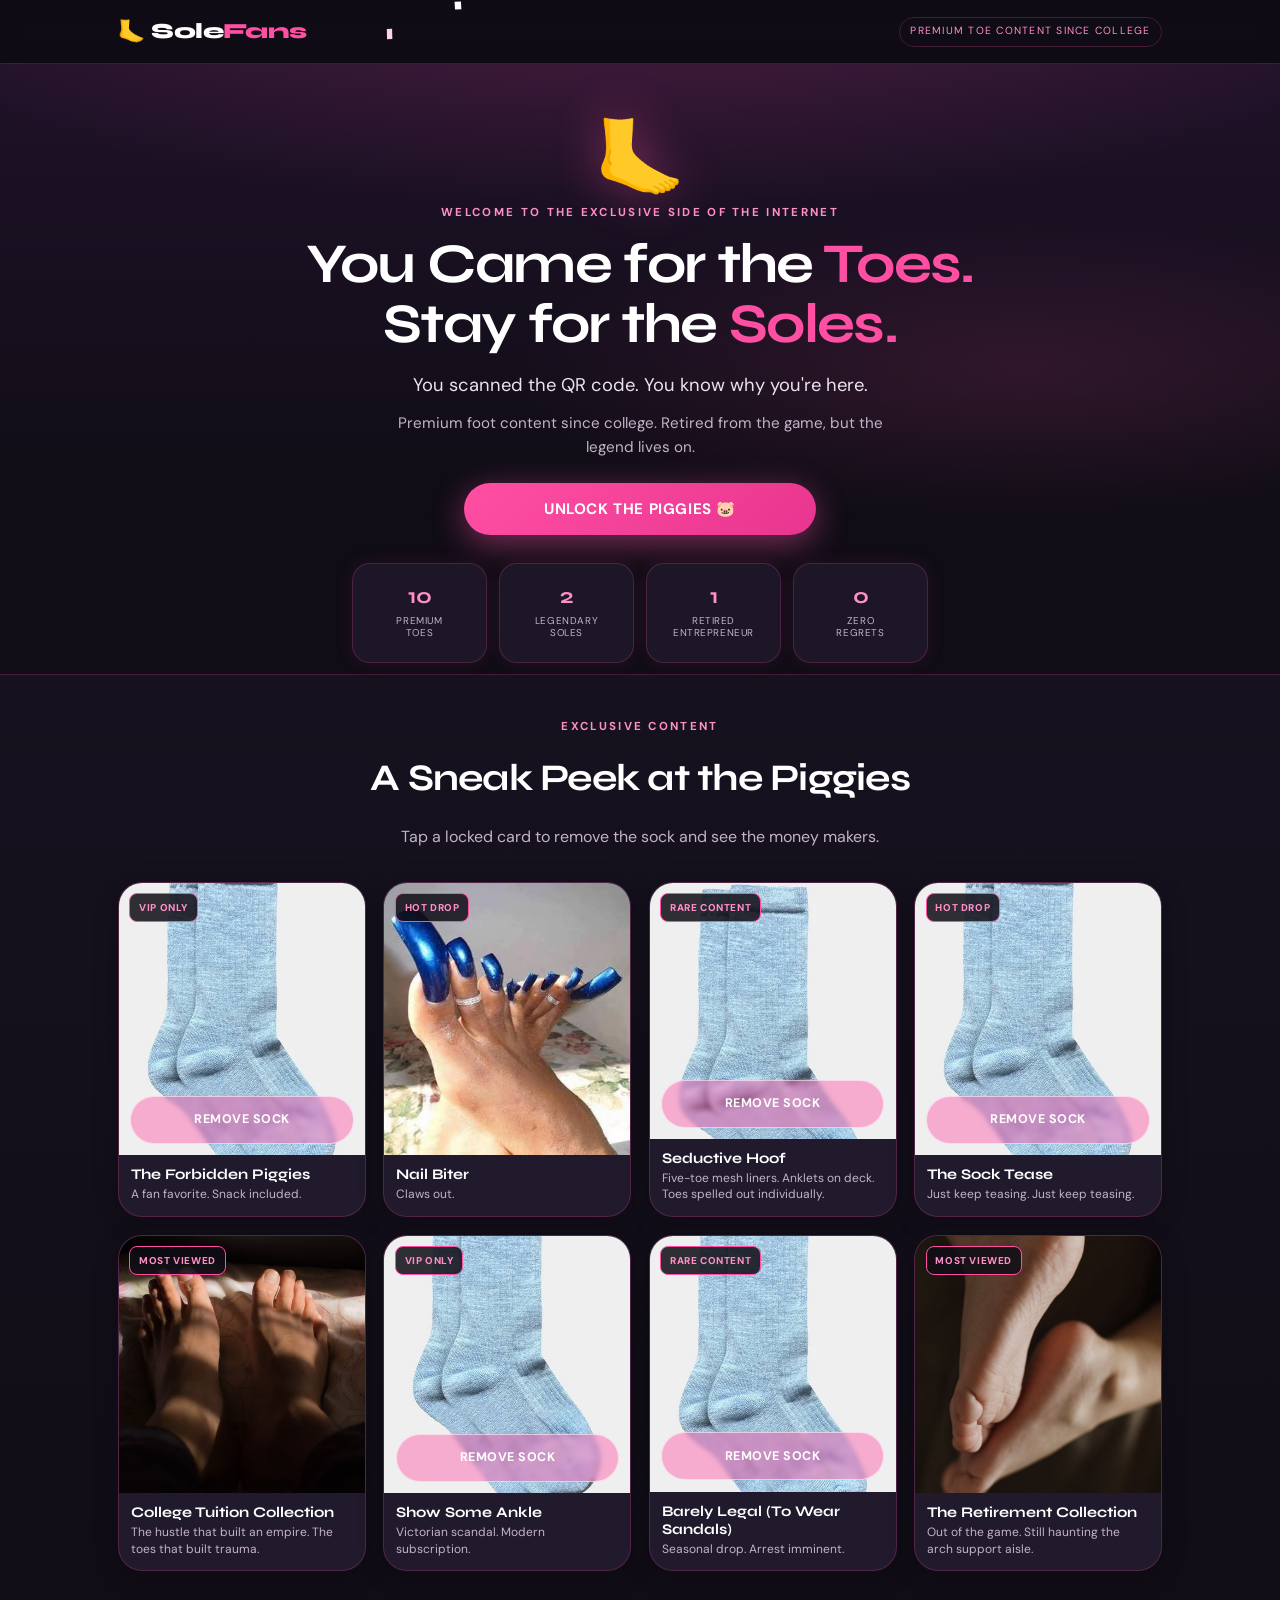
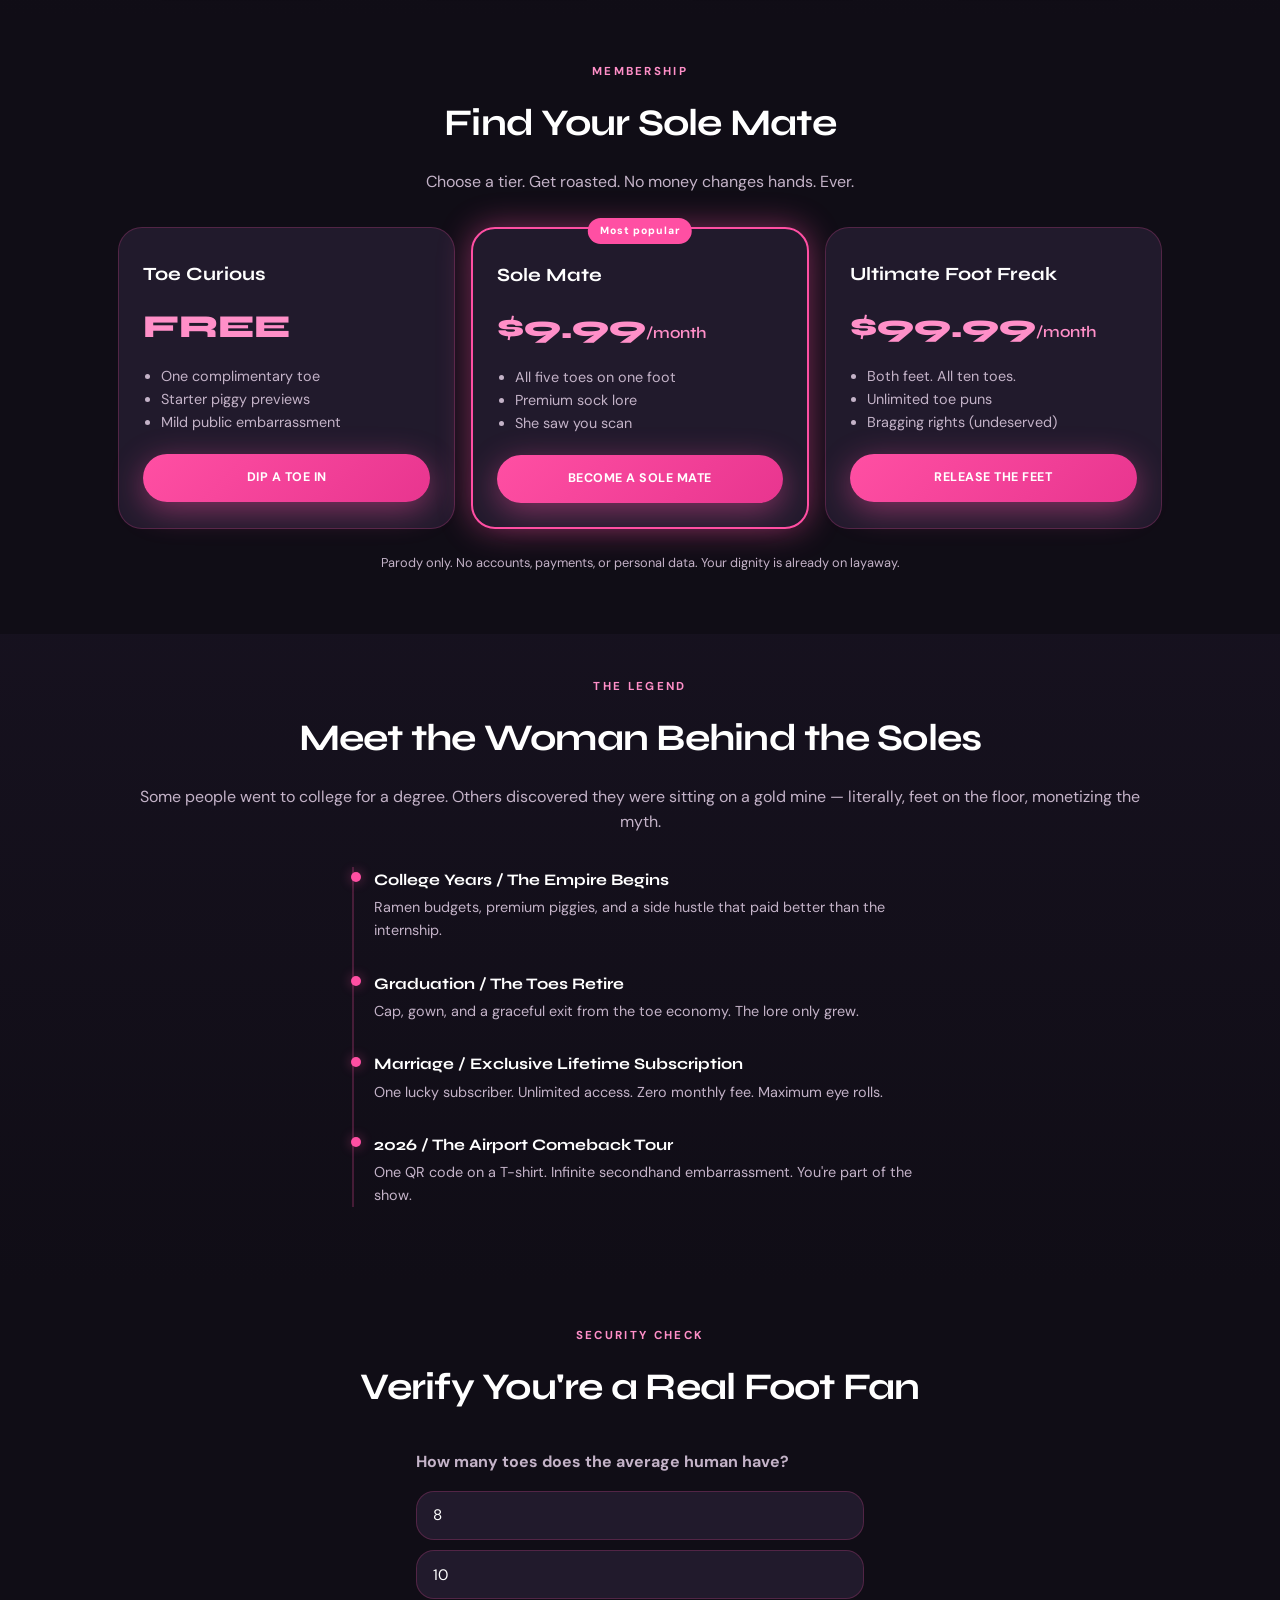
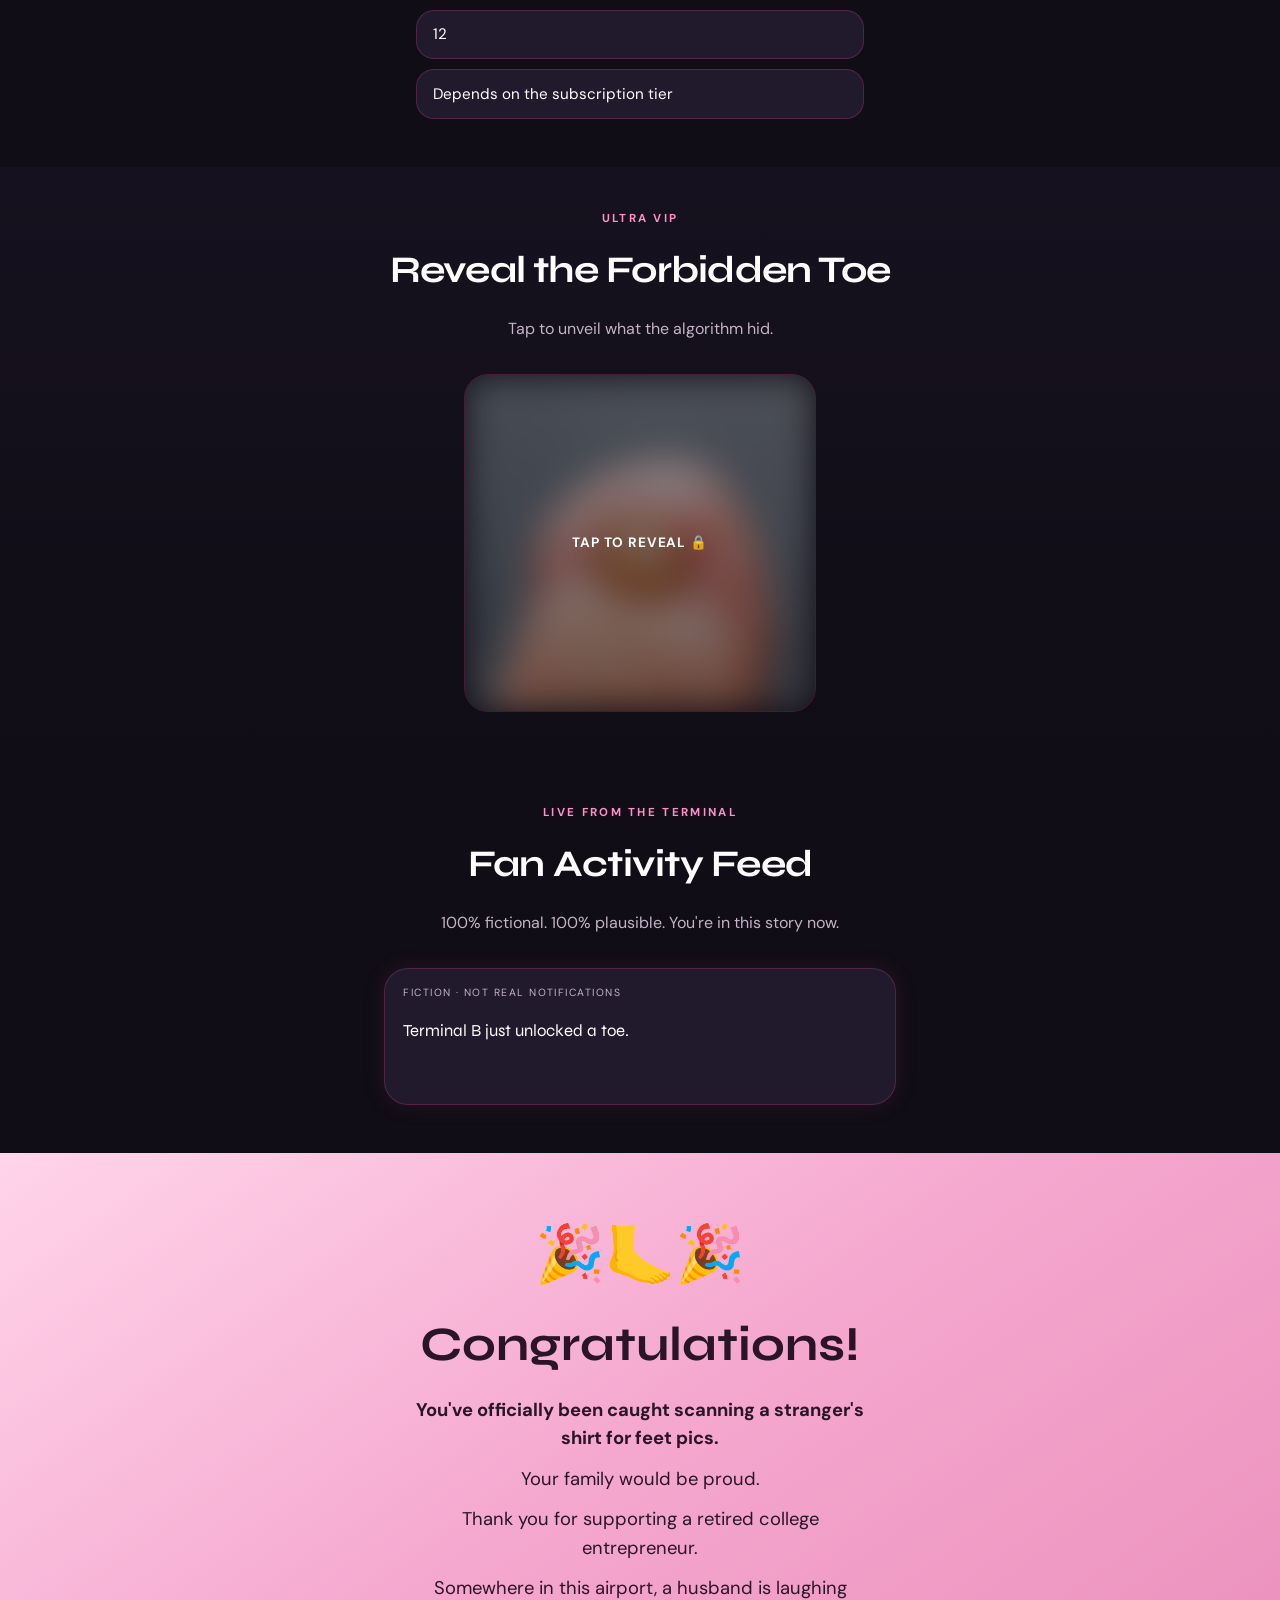
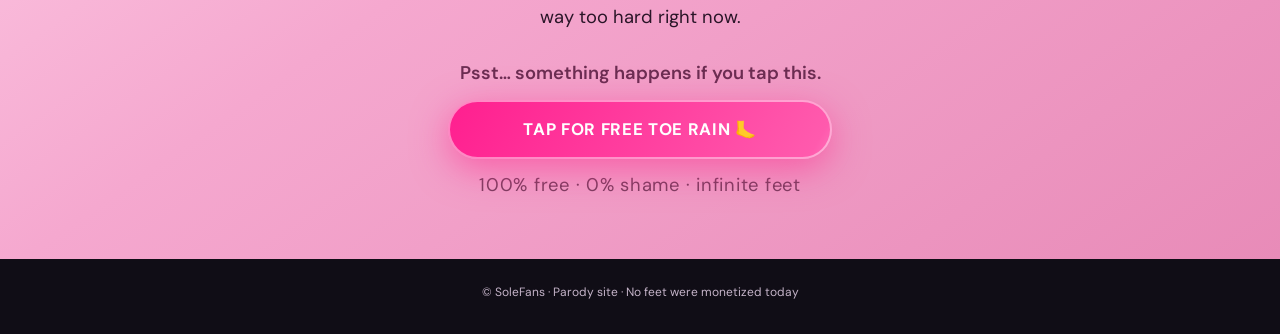
==== index.html @ a690d6b2 "Give GitHub Pages a front door to the SoleFans site. Co-authored-by: Cursor <cursoragent@cursor.com>" ====
<!DOCTYPE html>
<html lang="en">
<head>
  <meta charset="utf-8">
  <meta http-equiv="refresh" content="0; url=solefans/">
  <link rel="canonical" href="solefans/">
  <title>SoleFans</title>
  <script>location.replace("solefans/");</script>
</head>
<body>
  <p><a href="solefans/">SoleFans</a></p>
</body>
</html>
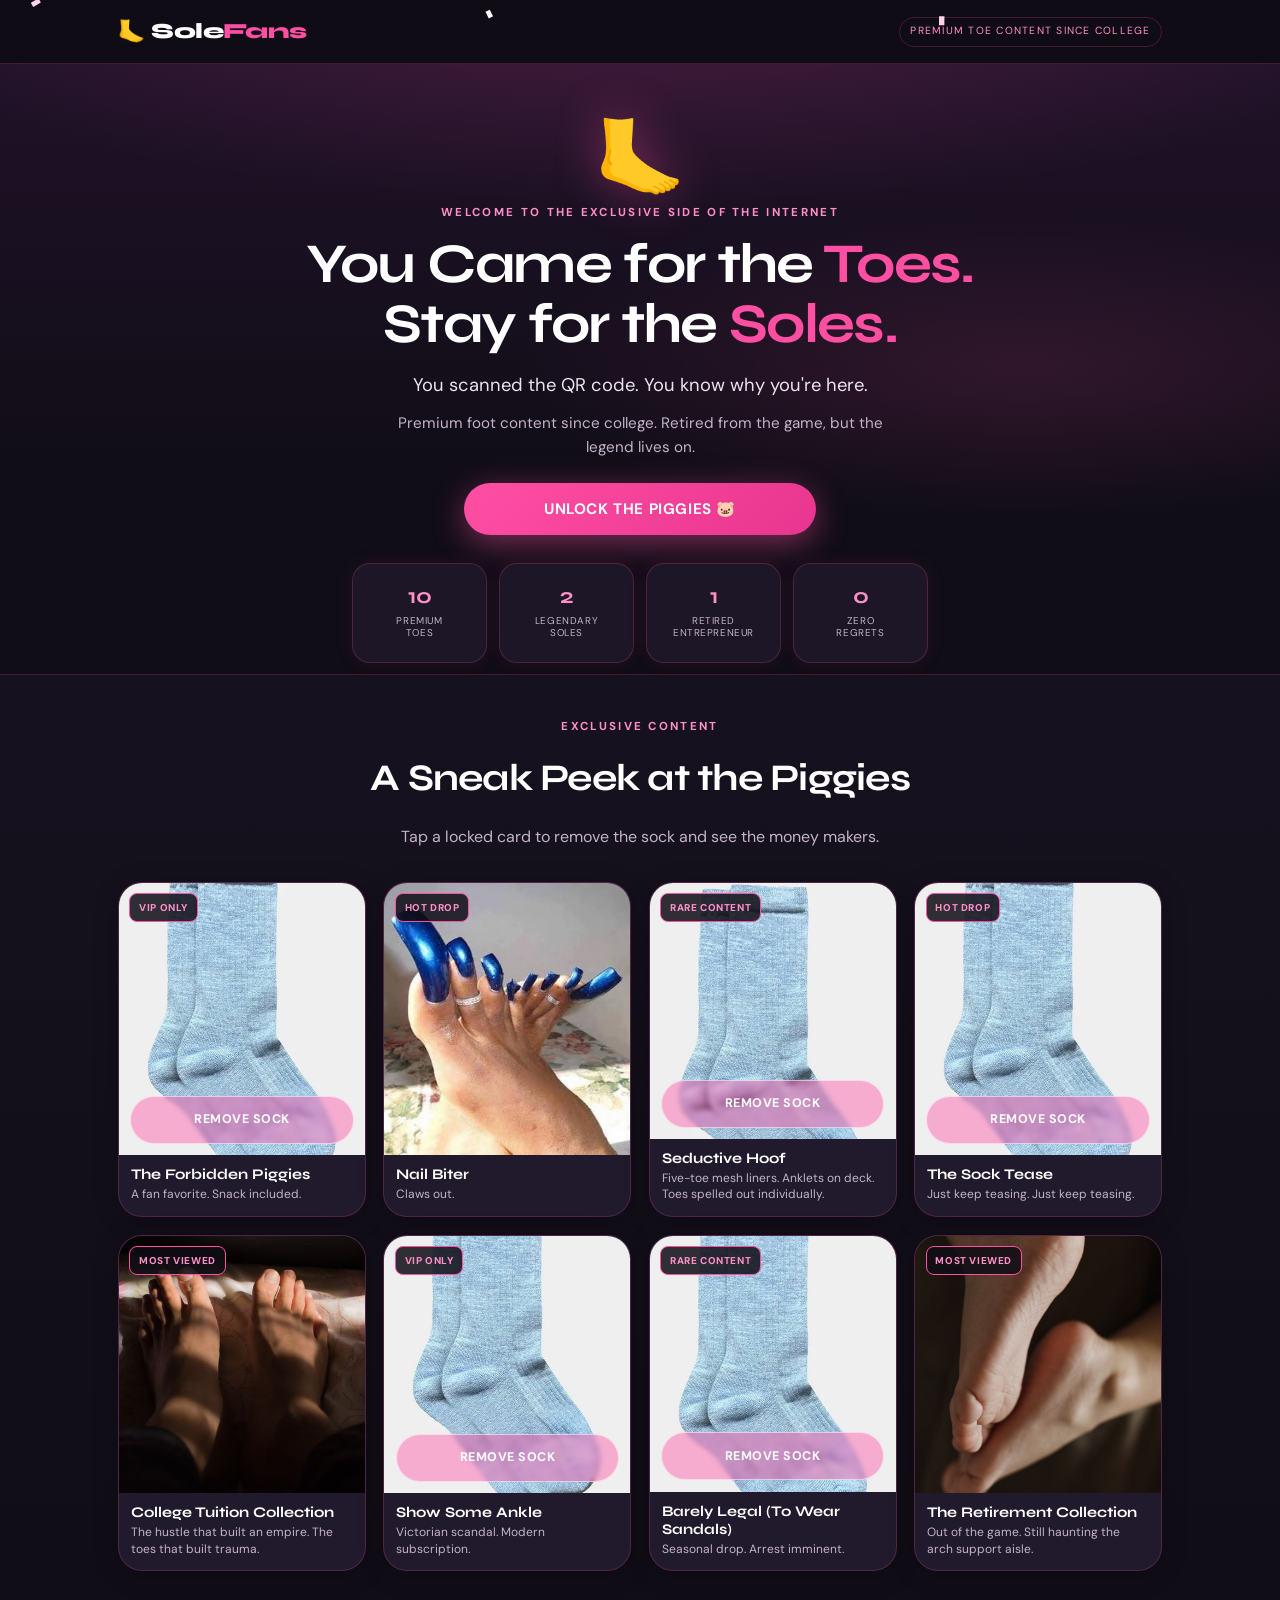
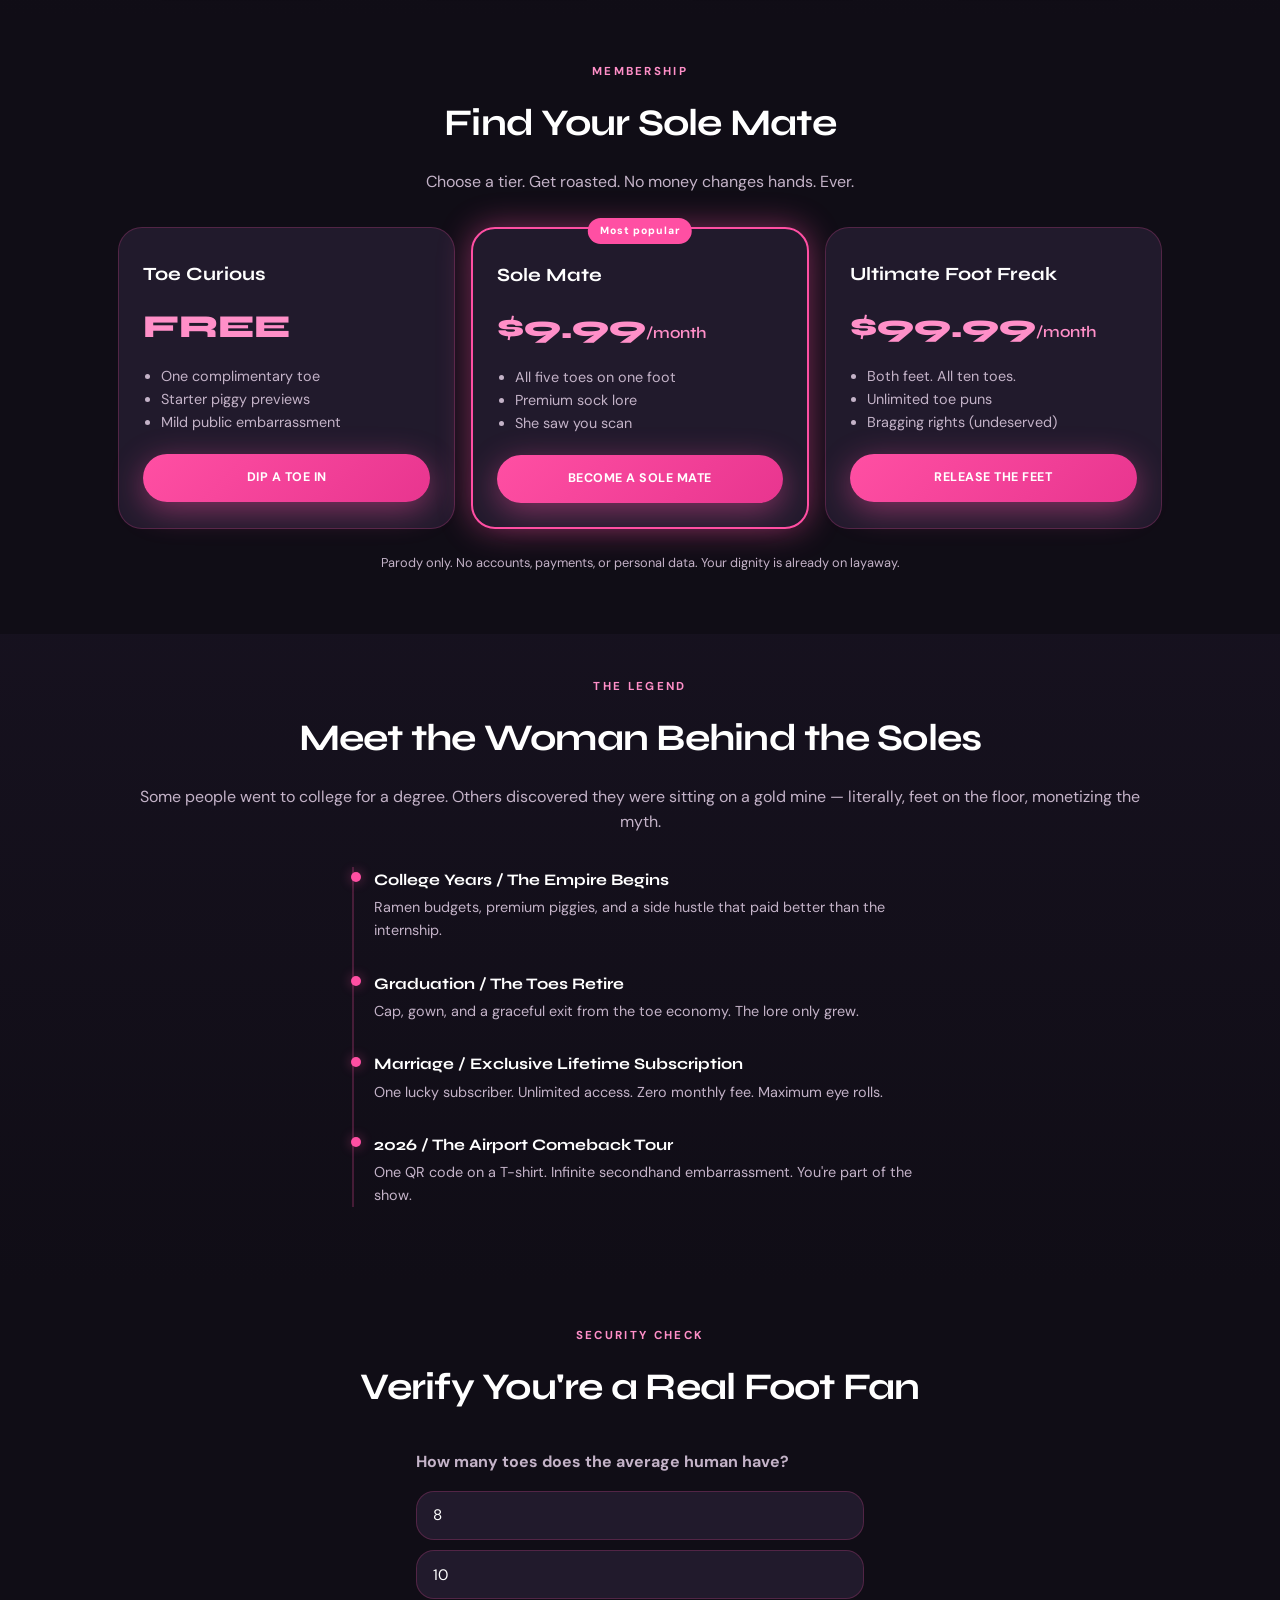
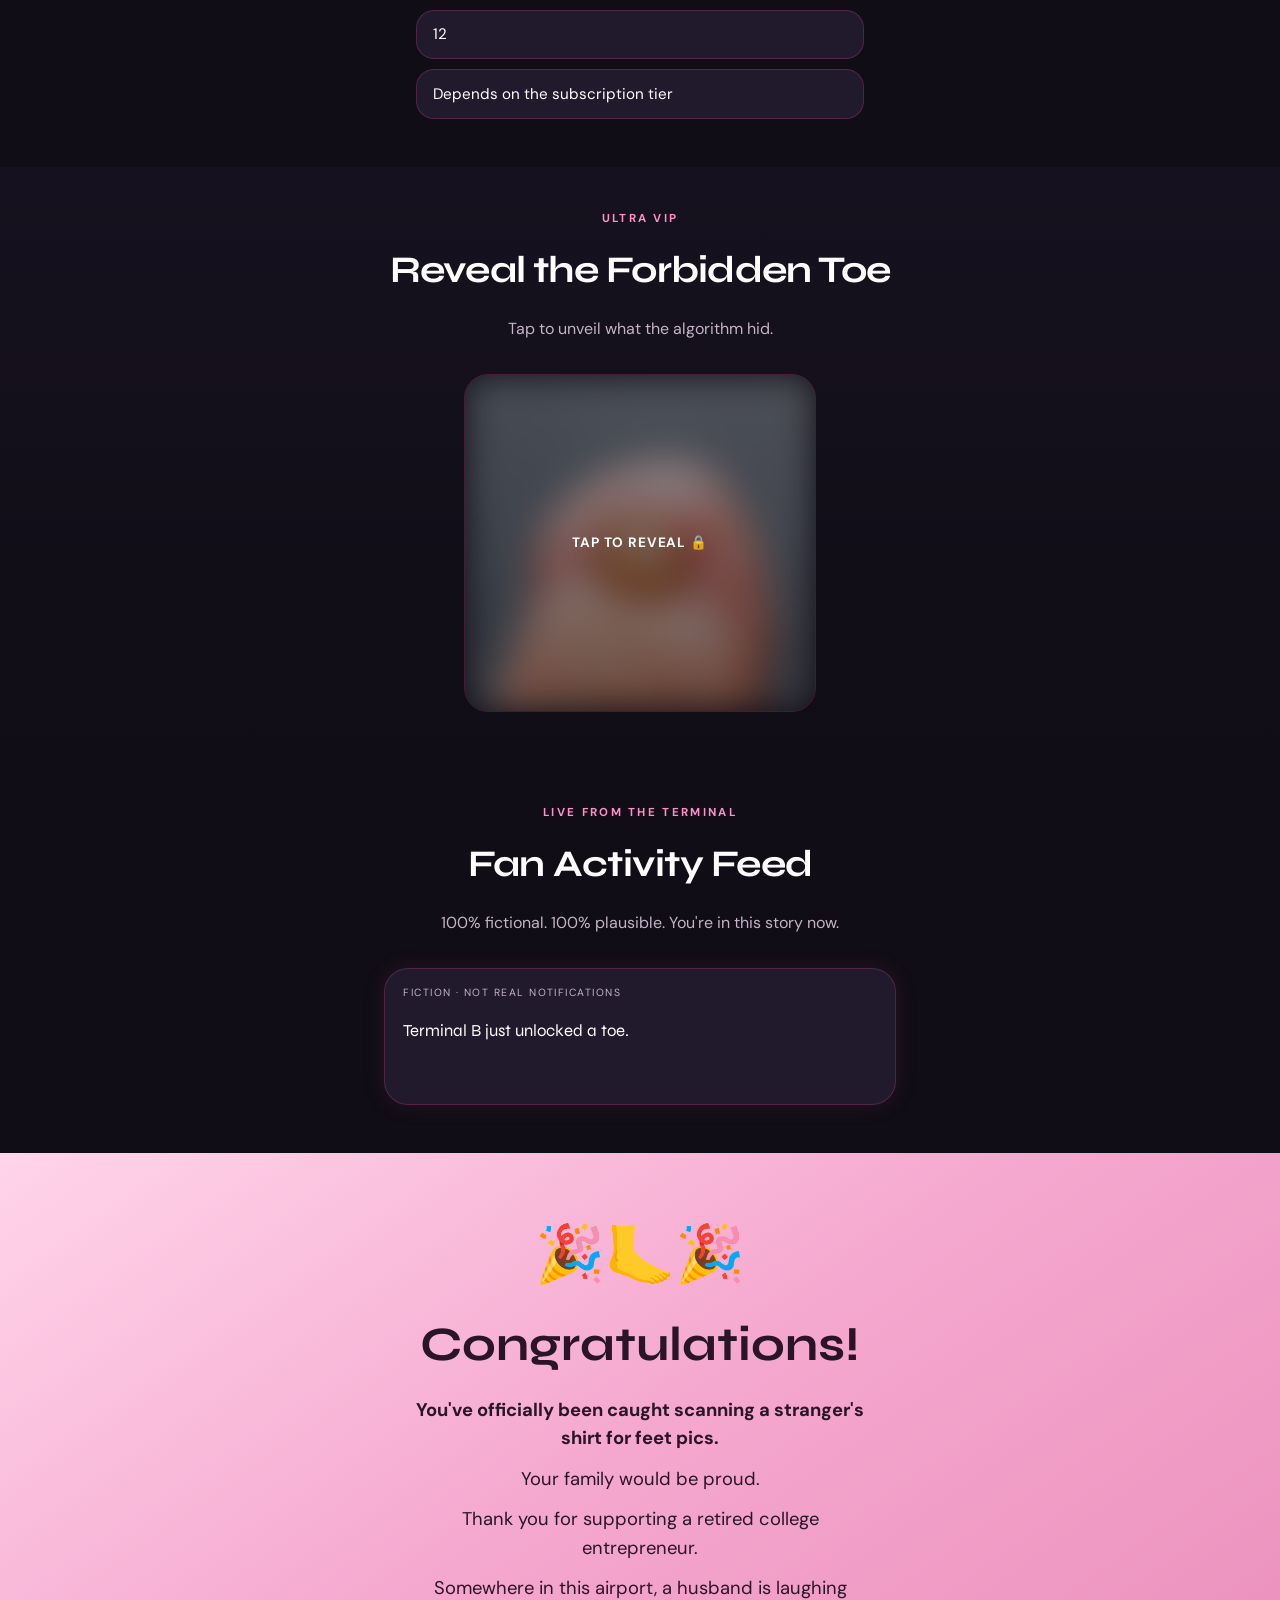
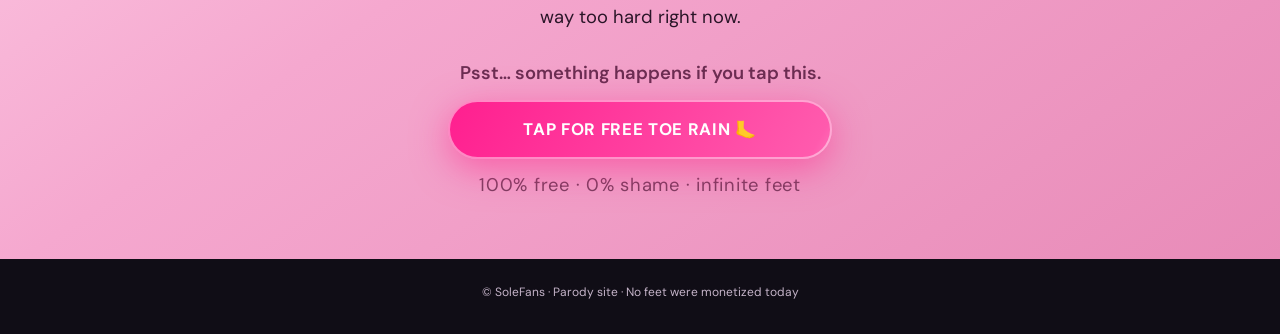
==== commit c450f88d: "Update index.html" ====
--- a/index.html
+++ b/index.html
@@ -2,9 +2,9 @@
 <html lang="en">
 <head>
   <meta charset="utf-8">
-  <meta http-equiv="refresh" content="0; url=solefans/">
-  <link rel="canonical" href="solefans/">
-  <title>SoleFans</title>
+  <meta http-equiv="refresh" content="0; url=toe-nly-fans/">
+  <link rel="canonical" href="toe-nly-fans/">
+  <title>Toe-nly Fans</title>
   <script>location.replace("solefans/");</script>
 </head>
 <body>
